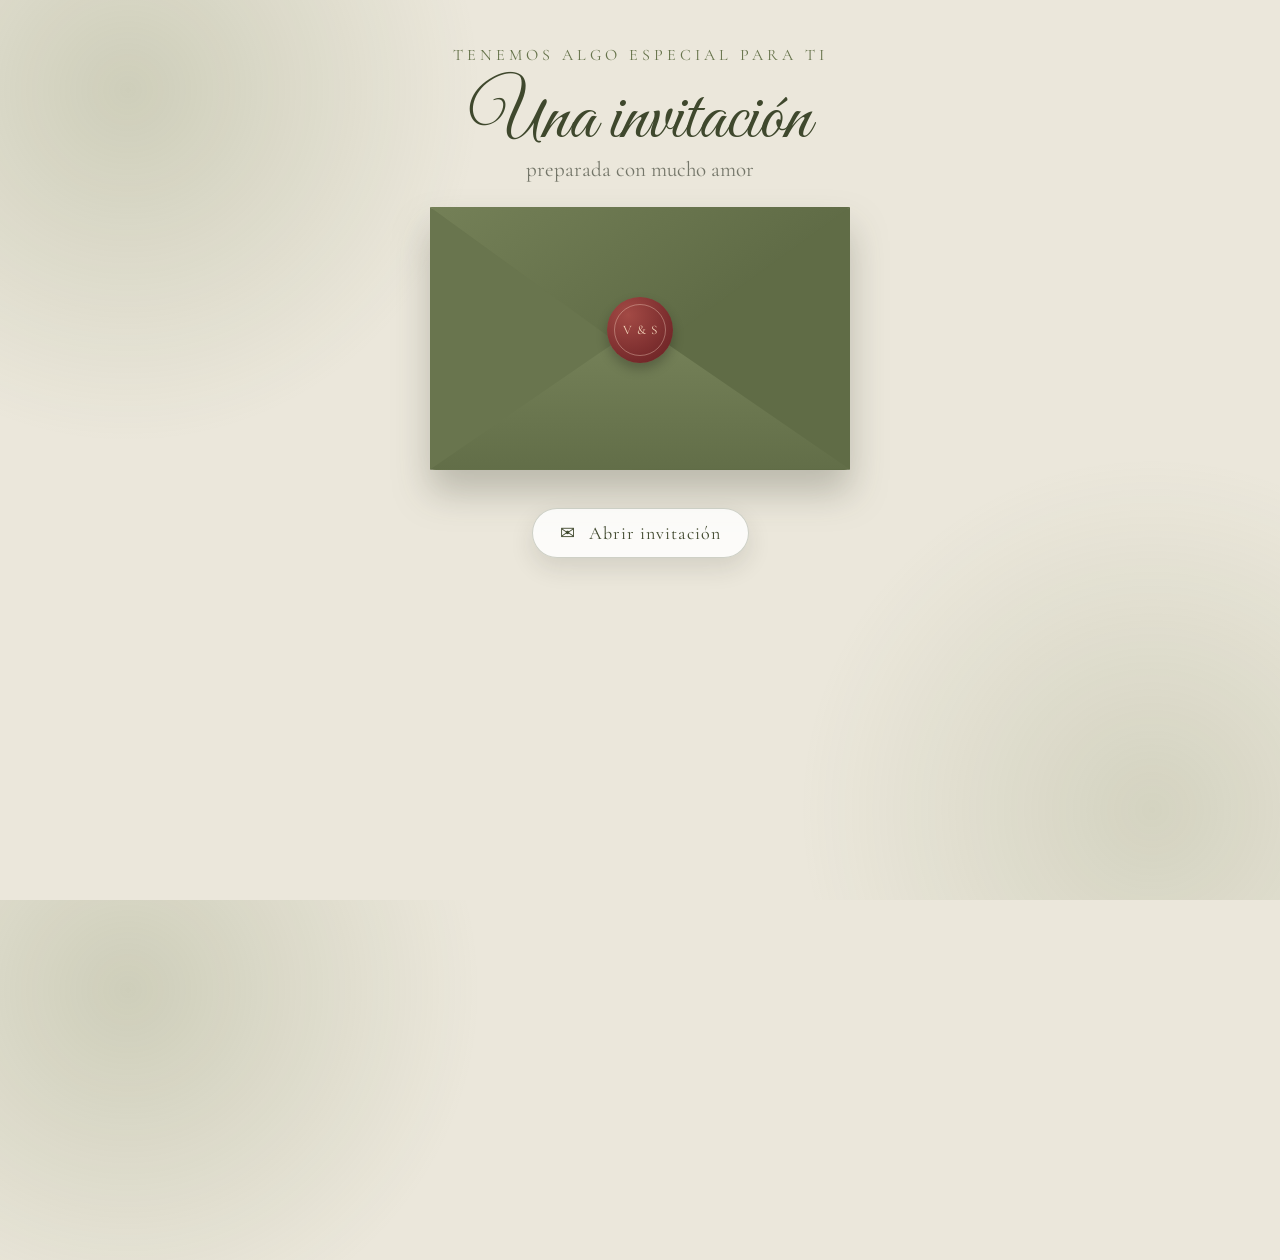
==== index.html @ 714167c2 "terminado" ====
<!DOCTYPE html>
<html lang="es">

<head>
    <meta charset="UTF-8">

    <meta
        name="viewport"
        content="width=device-width, initial-scale=1.0"
    >

    <title>Invitación de Boda</title>

    <link rel="preconnect" href="https://fonts.googleapis.com">
    <link rel="preconnect" href="https://fonts.gstatic.com" crossorigin>

    <link
        href="https://fonts.googleapis.com/css2?family=Cormorant+Garamond:wght@400;500;600&family=Great+Vibes&display=swap"
        rel="stylesheet"
    >

    <link rel="stylesheet" href="css/style.css">
</head>

<body>

    <main class="page">

        <section class="intro">

            <p class="intro-top">
                TENEMOS ALGO ESPECIAL PARA TI
            </p>

            <h1>
                Una invitación
            </h1>

            <p class="intro-bottom">
                preparada con mucho amor
            </p>

        </section>


        <section
            class="invitation-stage"
            id="invitationStage"
        >

            <div
                class="envelope-wrapper"
                id="envelopeWrapper"
            >

                <div class="envelope">

                    <!-- PARTE TRASERA DEL SOBRE -->

                    <div class="envelope-back"></div>


                    <!-- FLORES DETRÁS DE LA CARTA -->

                    <div class="flowers" aria-hidden="true">

                        <svg
                            viewBox="0 0 600 520"
                            xmlns="http://www.w3.org/2000/svg"
                        >

                            <!-- RAMAS IZQUIERDAS -->

                            <path
                                class="branch"
                                d="M280 500
                                   C190 420 135 315 70 110"
                            />

                            <path
                                class="branch thin"
                                d="M245 450
                                   C150 380 105 280 40 210"
                            />

                            <ellipse
                                class="leaf"
                                cx="205"
                                cy="390"
                                rx="15"
                                ry="38"
                                transform="rotate(-45 205 390)"
                            />

                            <ellipse
                                class="leaf light"
                                cx="165"
                                cy="345"
                                rx="13"
                                ry="34"
                                transform="rotate(-55 165 345)"
                            />

                            <ellipse
                                class="leaf"
                                cx="125"
                                cy="295"
                                rx="14"
                                ry="35"
                                transform="rotate(-45 125 295)"
                            />

                            <ellipse
                                class="leaf light"
                                cx="95"
                                cy="245"
                                rx="12"
                                ry="32"
                                transform="rotate(-35 95 245)"
                            />

                            <ellipse
                                class="leaf"
                                cx="75"
                                cy="185"
                                rx="13"
                                ry="33"
                                transform="rotate(-30 75 185)"
                            />


                            <!-- FLORES IZQUIERDA -->

                            <g
                                class="flower flower-big"
                                transform="translate(105 145)"
                            >

                                <circle class="petal" cx="0" cy="-23" r="22"/>
                                <circle class="petal" cx="22" cy="-7" r="22"/>
                                <circle class="petal" cx="14" cy="19" r="22"/>
                                <circle class="petal" cx="-14" cy="19" r="22"/>
                                <circle class="petal" cx="-22" cy="-7" r="22"/>

                                <circle
                                    class="flower-center"
                                    cx="0"
                                    cy="0"
                                    r="9"
                                />

                            </g>


                            <g
                                class="flower"
                                transform="translate(155 250)"
                            >

                                <circle class="petal" cx="0" cy="-16" r="15"/>
                                <circle class="petal" cx="15" cy="-5" r="15"/>
                                <circle class="petal" cx="10" cy="13" r="15"/>
                                <circle class="petal" cx="-10" cy="13" r="15"/>
                                <circle class="petal" cx="-15" cy="-5" r="15"/>

                                <circle
                                    class="flower-center"
                                    cx="0"
                                    cy="0"
                                    r="7"
                                />

                            </g>


                            <g
                                class="flower flower-small"
                                transform="translate(65 255)"
                            >

                                <circle class="petal" cx="0" cy="-12" r="11"/>
                                <circle class="petal" cx="11" cy="-4" r="11"/>
                                <circle class="petal" cx="7" cy="10" r="11"/>
                                <circle class="petal" cx="-7" cy="10" r="11"/>
                                <circle class="petal" cx="-11" cy="-4" r="11"/>

                                <circle
                                    class="flower-center"
                                    cx="0"
                                    cy="0"
                                    r="5"
                                />

                            </g>


                            <!-- RAMAS DERECHAS -->

                            <path
                                class="branch"
                                d="M320 500
                                   C410 420 465 315 530 110"
                            />

                            <path
                                class="branch thin"
                                d="M355 450
                                   C450 380 495 280 560 210"
                            />


                            <ellipse
                                class="leaf"
                                cx="395"
                                cy="390"
                                rx="15"
                                ry="38"
                                transform="rotate(45 395 390)"
                            />

                            <ellipse
                                class="leaf light"
                                cx="435"
                                cy="345"
                                rx="13"
                                ry="34"
                                transform="rotate(55 435 345)"
                            />

                            <ellipse
                                class="leaf"
                                cx="475"
                                cy="295"
                                rx="14"
                                ry="35"
                                transform="rotate(45 475 295)"
                            />

                            <ellipse
                                class="leaf light"
                                cx="505"
                                cy="245"
                                rx="12"
                                ry="32"
                                transform="rotate(35 505 245)"
                            />

                            <ellipse
                                class="leaf"
                                cx="525"
                                cy="185"
                                rx="13"
                                ry="33"
                                transform="rotate(30 525 185)"
                            />


                            <!-- FLORES DERECHA -->

                            <g
                                class="flower flower-big"
                                transform="translate(495 145)"
                            >

                                <circle class="petal" cx="0" cy="-23" r="22"/>
                                <circle class="petal" cx="22" cy="-7" r="22"/>
                                <circle class="petal" cx="14" cy="19" r="22"/>
                                <circle class="petal" cx="-14" cy="19" r="22"/>
                                <circle class="petal" cx="-22" cy="-7" r="22"/>

                                <circle
                                    class="flower-center"
                                    cx="0"
                                    cy="0"
                                    r="9"
                                />

                            </g>


                            <g
                                class="flower"
                                transform="translate(445 250)"
                            >

                                <circle class="petal" cx="0" cy="-16" r="15"/>
                                <circle class="petal" cx="15" cy="-5" r="15"/>
                                <circle class="petal" cx="10" cy="13" r="15"/>
                                <circle class="petal" cx="-10" cy="13" r="15"/>
                                <circle class="petal" cx="-15" cy="-5" r="15"/>

                                <circle
                                    class="flower-center"
                                    cx="0"
                                    cy="0"
                                    r="7"
                                />

                            </g>


                            <g
                                class="flower flower-small"
                                transform="translate(535 255)"
                            >

                                <circle class="petal" cx="0" cy="-12" r="11"/>
                                <circle class="petal" cx="11" cy="-4" r="11"/>
                                <circle class="petal" cx="7" cy="10" r="11"/>
                                <circle class="petal" cx="-7" cy="10" r="11"/>
                                <circle class="petal" cx="-11" cy="-4" r="11"/>

                                <circle
                                    class="flower-center"
                                    cx="0"
                                    cy="0"
                                    r="5"
                                />

                            </g>


                            <!-- FLORES SUPERIORES -->

                            <g
                                class="flower flower-small"
                                transform="translate(220 95)"
                            >

                                <circle class="petal" cx="0" cy="-12" r="11"/>
                                <circle class="petal" cx="11" cy="-4" r="11"/>
                                <circle class="petal" cx="7" cy="10" r="11"/>
                                <circle class="petal" cx="-7" cy="10" r="11"/>
                                <circle class="petal" cx="-11" cy="-4" r="11"/>

                                <circle
                                    class="flower-center"
                                    cx="0"
                                    cy="0"
                                    r="5"
                                />

                            </g>


                            <g
                                class="flower flower-small"
                                transform="translate(380 95)"
                            >

                                <circle class="petal" cx="0" cy="-12" r="11"/>
                                <circle class="petal" cx="11" cy="-4" r="11"/>
                                <circle class="petal" cx="7" cy="10" r="11"/>
                                <circle class="petal" cx="-7" cy="10" r="11"/>
                                <circle class="petal" cx="-11" cy="-4" r="11"/>

                                <circle
                                    class="flower-center"
                                    cx="0"
                                    cy="0"
                                    r="5"
                                />

                            </g>

                        </svg>

                    </div>


                    <!-- LUCIÉRNAGAS DETRÁS DE LA CARTA -->

                    <div class="fireflies" aria-hidden="true">

                        <span style="--x: 8%; --y: 18%; --delay: 0s;"></span>
                        <span style="--x: 18%; --y: 42%; --delay: 1.1s;"></span>
                        <span style="--x: 29%; --y: 11%; --delay: 2.3s;"></span>
                        <span style="--x: 38%; --y: 33%; --delay: .5s;"></span>
                        <span style="--x: 52%; --y: 15%; --delay: 1.8s;"></span>
                        <span style="--x: 63%; --y: 39%; --delay: .8s;"></span>
                        <span style="--x: 73%; --y: 10%; --delay: 2.7s;"></span>
                        <span style="--x: 84%; --y: 31%; --delay: 1.4s;"></span>
                        <span style="--x: 91%; --y: 52%; --delay: .3s;"></span>
                        <span style="--x: 12%; --y: 60%; --delay: 2s;"></span>
                        <span style="--x: 77%; --y: 65%; --delay: 3.2s;"></span>
                        <span style="--x: 47%; --y: 5%; --delay: 1s;"></span>

                    </div>


                    <!-- CARTA -->

                    <article class="letter">

                        <div class="letter-inner">

                            <p class="small-title">
                                CON MUCHA ALEGRÍA
                            </p>


                            <h2 class="names">

                                Jessica

                                <span>&</span>

                                José

                            </h2>


                            <p class="married">
                                NOS CASAMOS
                            </p>


                            <div class="separator">

                                <span></span>

                                <b>✦</b>

                                <span></span>

                            </div>


                            <p class="message">

                                Después de compartir tantos momentos juntos,
                                hemos decidido comenzar una nueva etapa
                                en nuestras vidas.

                            </p>


                            <p class="message">

                                Nos haría muy felices que formaras parte
                                de este día tan especial.

                            </p>


                            <!-- FECHA -->

                            <div class="date">

                                <span>
                                    VIERNES
                                </span>

                                <strong>
                                    25
                                </strong>

                                <span>
                                    SETIEMBRE
                                </span>

                            </div>


                            <p class="year">
                                2026
                            </p>


                            <!-- HORARIOS -->

                            <div class="ceremony-info">

                                <div>

                                    <span>
                                        CEREMONIA
                                    </span>

                                    <strong>
                                        2:00 P. M.
                                    </strong>

                                </div>

                            </div>


                            <!-- LUGAR -->

                            <div class="place">

                                <span>
                                    📍
                                </span>

                                <strong>
                                    OSITO EVENTOS
                                </strong>

                                <p>
                                    Jr. tupac Amaru c/ Chabuca Granda Mz. Lt 18 | Ref: Al frente de la cancha de voley ZONA 23
                                </p>

                            </div>


                            <!-- PADRINOS -->

                            <div class="godparents">

                                <div class="small-separator">

                                    <span></span>

                                    <b>
                                        ❦
                                    </b>

                                    <span></span>

                                </div>


                                <span class="godparents-title">
                                    CON LA BENDICIÓN DE NUESTROS PADRINOS
                                </span>


                                <strong>
                                    Juan Alberto Becerril Cardenas
                                </strong>


                                <span class="godparents-and">
                                    &
                                </span>


                                <strong>
                                    Yukio Orneta Cardenas
                                </strong>

                            </div>


                            <p class="final-text">

                                Será un honor compartir
                                este momento contigo.

                            </p>

                        </div>

                    </article>


                    <!-- TAPA -->

                    <div class="flap"></div>


                    <!-- FRENTE DEL SOBRE -->

                    <div class="front-left"></div>

                    <div class="front-right"></div>

                    <div class="front-bottom"></div>


                    <!-- SELLO -->

                    <div class="seal">

                        <span>
                            V & S
                        </span>

                    </div>

                </div>

            </div>


            <button
                id="openButton"
                class="open-button"
                type="button"
            >

                <span>
                    ✉
                </span>

                Abrir invitación

            </button>

        </section>

    </main>

    <button
        id="musicButton"
        class="music-button"
        type="button"
        aria-label="Pausar o reproducir música"
    >
        ♫
    </button>

    <audio id="backgroundMusic" loop preload="auto">
    <source src="Source/music/music.m4a" type="audio/mpeg">
    </audio>


    <script src="js/script.js"></script>



</body>

</html>
---- css/style.css ----
:root {

    --olive-dark: #3f482d;
    --olive: #66734b;
    --olive-medium: #7d8961;
    --olive-light: #9fa885;

    --paper: #fffdf7;

    --gold: #b4935c;

    --text: #3e4038;

}


* {

    margin: 0;
    padding: 0;

    box-sizing: border-box;

}


html,
body {

    width: 100%;
    min-height: 100%;

}


body {

    font-family:
        "Cormorant Garamond",
        serif;

    color:
        var(--text);

    background:

        radial-gradient(
            circle at 10% 10%,
            rgba(120, 132, 88, 0.25),
            transparent 25%
        ),

        radial-gradient(
            circle at 90% 90%,
            rgba(120, 132, 88, 0.2),
            transparent 25%
        ),

        #ebe7db;

    overflow-x:
        hidden;

}



/* ====================================
   PÁGINA
==================================== */

.page {

    width:
        100%;

    min-height:
        100vh;

    padding:
        45px 15px 80px;

}



/* ====================================
   INTRO
==================================== */

.intro {

    position:
        relative;

    z-index:
        30;

    max-height:
        190px;

    overflow:
        hidden;

    text-align:
        center;

    transition:

        opacity 0.7s ease,

        transform 0.7s ease,

        max-height 0.8s ease,

        margin 0.8s ease;

}


.intro-top {

    font-size:
        clamp(
            12px,
            2.8vw,
            16px
        );

    letter-spacing:
        4px;

    color:
        var(--olive);

}


.intro h1 {

    margin-top:
        7px;

    font-family:
        "Great Vibes",
        cursive;

    font-size:
        clamp(
            50px,
            9vw,
            76px
        );

    font-weight:
        normal;

    color:
        var(--olive-dark);

}


.intro-bottom {

    margin-top:
        -10px;

    font-size:
        clamp(
            17px,
            3vw,
            21px
        );

    color:
        #747669;

}


body.invitation-opened
.intro {

    opacity:
        0;

    transform:
        translateY(-25px);

    max-height:
        0;

    margin:
        0;

    pointer-events:
        none;

}



/* ====================================
   ESCENA
==================================== */

.invitation-stage {

    position:
        relative;

    width:
        100%;

    max-width:
        600px;

    min-height:
        390px;

    margin:
        25px auto 0;

    display:
        flex;

    flex-direction:
        column;

    align-items:
        center;

    transition:
        min-height 1.3s ease;

}


.invitation-stage.opened {

    min-height:
        930px;

}



/* ====================================
   CONTENEDOR SOBRE
==================================== */

.envelope-wrapper {

    position:
        relative;

    width:
        min(
            90vw,
            420px
        );

    aspect-ratio:
        1.6 / 1;

    perspective:
        1600px;

    transform-style:
        preserve-3d;

    transition:

        transform
        1.2s
        cubic-bezier(
            0.22,
            1,
            0.36,
            1
        );

}


.envelope-wrapper.opening {

    transform:
        translateY(240px);

}



/* ====================================
   SOBRE
==================================== */

.envelope {

    position:
        relative;

    width:
        100%;

    height:
        100%;

    transform-style:
        preserve-3d;

    filter:

        drop-shadow(
            0 22px 18px
            rgba(
                45,
                48,
                32,
                0.25
            )
        );

}



/* ====================================
   PARTE TRASERA
==================================== */

.envelope-back {

    position:
        absolute;

    inset:
        0;

    z-index:
        1;

    border-radius:
        6px;

    background:

        linear-gradient(
            145deg,
            #758157,
            #596540
        );

}



/* ====================================
   FLORES

   MUY IMPORTANTE:
   Carta abierta = z-index 12
   Flores = z-index 4
==================================== */

.flowers {

    position:
        absolute;

    z-index:
        4;

    width:
        155%;

    left:
        50%;

    top:
        0;

    transform:

        translate(
            -50%,
            150px
        )

        scale(0.35);

    transform-origin:
        center bottom;

    opacity:
        0;

    pointer-events:
        none;

    filter:

        drop-shadow(
            0 0 7px
            rgba(
                255,
                244,
                190,
                0.48
            )
        );

    transition:

        transform
        1.4s
        cubic-bezier(
            0.16,
            1,
            0.3,
            1
        ),

        opacity
        0.8s ease;

}


.envelope-wrapper.bloom
.flowers {

    opacity:
        1;

    transform:

        translate(
            -50%,
            -345px
        )

        scale(1);

}



/* ====================================
   SVG FLORES
==================================== */

.branch {

    fill:
        none;

    stroke:
        #606d44;

    stroke-width:
        5;

    stroke-linecap:
        round;

}


.branch.thin {

    stroke-width:
        3;

    opacity:
        0.7;

}


.leaf {

    fill:
        #66734b;

}


.leaf.light {

    fill:
        #89956b;

}


.flower {

    transform-box:
        fill-box;

    transform-origin:
        center;

    animation:

        flowerGlow
        3.5s
        ease-in-out
        infinite;

}


.flower:nth-of-type(even) {

    animation-delay:
        1.2s;

}


.petal {

    fill:
        #fffaf0;

    stroke:

        rgba(
            184,
            158,
            92,
            0.75
        );

    stroke-width:
        1;

    filter:

        drop-shadow(
            0 0 5px
            rgba(
                255,
                242,
                180,
                0.85
            )
        );

}


.flower-center {

    fill:
        #c4a65e;

    filter:

        drop-shadow(
            0 0 7px
            rgba(
                255,
                220,
                110,
                0.95
            )
        );

}


@keyframes flowerGlow {

    0%,
    100% {

        filter:
            brightness(1);

    }


    50% {

        filter:
            brightness(1.3);

    }

}



/* ====================================
   LUCIÉRNAGAS

   Carta = 12
   Luciérnagas = 5

   Por tanto quedan detrás.
==================================== */

.fireflies {

    position:
        absolute;

    z-index:
        5;

    left:
        -20%;

    top:
        -330px;

    width:
        140%;

    height:
        650px;

    opacity:
        0;

    pointer-events:
        none;

    transition:
        opacity 1s ease;

}


.envelope-wrapper.bloom
.fireflies {

    opacity:
        1;

}


.fireflies span {

    position:
        absolute;

    left:
        var(--x);

    top:
        var(--y);

    width:
        5px;

    height:
        5px;

    border-radius:
        50%;

    background:
        #fff1a6;

    box-shadow:

        0 0 5px #fff1a6,

        0 0 12px #ffe77c,

        0 0 24px
        rgba(
            255,
            225,
            80,
            0.9
        );

    animation:

        firefly
        4.5s
        ease-in-out
        infinite;

    animation-delay:
        var(--delay);

}


@keyframes firefly {

    0% {

        opacity:
            0;

        transform:

            translate(
                0,
                15px
            )

            scale(
                0.5
            );

    }


    20% {

        opacity:
            1;

    }


    50% {

        opacity:
            0.4;

        transform:

            translate(
                18px,
                -22px
            )

            scale(
                1.25
            );

    }


    75% {

        opacity:
            1;

    }


    100% {

        opacity:
            0;

        transform:

            translate(
                -10px,
                -48px
            )

            scale(
                0.6
            );

    }

}



/* ====================================
   CARTA
==================================== */

.letter {

    position:
        absolute;

    left:
        50%;

    top:
        8%;

    width:
        91%;

    min-height:
        625px;

    padding:
        10px;

    background:
        var(--paper);

    border-radius:
        3px;

    box-shadow:

        0 15px 35px
        rgba(
            30,
            32,
            25,
            0.20
        );

    transform:

        translate(
            -50%,
            120px
        )

        scale(
            0.82
        );

    transform-origin:
        center bottom;

    opacity:
        0;

    /*
        Inicialmente está dentro
        del sobre.
    */

    z-index:
        2;

    pointer-events:
        none;

    transition:

        transform
        1.45s
        cubic-bezier(
            0.16,
            1,
            0.3,
            1
        ),

        opacity
        0.45s ease;

}


.letter::before {

    content:
        "";

    position:
        absolute;

    inset:
        0;

    pointer-events:
        none;

    opacity:
        0.18;

    background-image:

        radial-gradient(
            rgba(
                70,
                70,
                50,
                0.18
            )
            0.6px,
            transparent 0.6px
        );

    background-size:
        7px 7px;

}


.letter-inner {

    position:
        relative;

    min-height:
        605px;

    padding:
        33px 24px;

    border:

        1px solid
        rgba(
            92,
            105,
            65,
            0.45
        );

    text-align:
        center;

}



/* CARTA ABIERTA */

.envelope-wrapper.show-letter
.letter {

    transform:

        translate(
            -50%,
            -320px
        )

        scale(1);

    opacity:
        1;

    /*
        Esta es la capa más importante.
        Flores y luciérnagas quedan detrás.
    */

    z-index:
        12;

}



/* ====================================
   TEXTO
==================================== */

.small-title {

    font-size:
        11px;

    letter-spacing:
        4px;

    color:
        var(--olive);

}


.names {

    margin-top:
        13px;

    font-family:
        "Great Vibes",
        cursive;

    font-size:
        clamp(
            42px,
            8vw,
            58px
        );

    font-weight:
        normal;

    line-height:
        0.93;

    color:
        var(--olive-dark);

}


.names span {

    display:
        block;

    margin:
        6px 0;

    font-family:
        "Cormorant Garamond",
        serif;

    font-size:
        24px;

    color:
        var(--gold);

}


.married {

    margin-top:
        14px;

    font-size:
        15px;

    letter-spacing:
        5px;

    color:
        var(--olive);

}



/* ====================================
   SEPARADOR
==================================== */

.separator {

    width:
        75%;

    margin:
        17px auto;

    display:
        flex;

    align-items:
        center;

    gap:
        10px;

}


.separator span {

    height:
        1px;

    flex:
        1;

    background:

        rgba(
            180,
            147,
            92,
            0.55
        );

}


.separator b {

    color:
        var(--gold);

    font-size:
        12px;

}



/* ====================================
   MENSAJE
==================================== */

.message {

    max-width:
        310px;

    margin:
        10px auto;

    font-size:
        16px;

    line-height:
        1.45;

    color:
        #55574d;

}



/* ====================================
   FECHA
==================================== */

.date {

    width:
        90%;

    margin:
        23px auto 0;

    display:
        grid;

    grid-template-columns:
        1fr auto 1fr;

    align-items:
        center;

    gap:
        16px;

}


.date span {

    padding:
        8px 4px;

    border-top:

        1px solid
        rgba(
            103,
            115,
            75,
            0.45
        );

    border-bottom:

        1px solid
        rgba(
            103,
            115,
            75,
            0.45
        );

    font-size:
        12px;

    letter-spacing:
        2px;

    color:
        var(--olive);

}


.date strong {

    font-family:
        "Great Vibes",
        cursive;

    font-size:
        47px;

    font-weight:
        normal;

    color:
        var(--olive-dark);

}


.year {

    margin-top:
        -6px;

    letter-spacing:
        5px;

    color:
        var(--olive);

}



/* ====================================
   HORARIOS
==================================== */

.ceremony-info {

    margin-top: 20px;

    display: flex;

    flex-direction: column;

    align-items: center;

    justify-content: center;

    text-align: center;

    gap: 3px;
}


.ceremony-info span {

    display: block;

    font-size: 10px;

    letter-spacing: 2px;

    color: #969c83;
}


.ceremony-info strong {

    display: block;

    margin-top: 3px;

    font-size: 16px;

    color: var(--olive-dark);
}

/* ====================================
   LUGAR
==================================== */

.place {

    margin-top:
        20px;

}


.place > span {

    display:
        block;

    margin-bottom:
        3px;

}


.place strong {

    display:
        block;

    font-size:
        18px;

    color:
        var(--olive-dark);

}


.place p {

    margin-top:
        2px;

    font-size:
        14px;

    color:
        #74776b;

}



/* ====================================
   PADRINOS
==================================== */

.godparents {

    margin-top:
        19px;

    display:
        flex;

    flex-direction:
        column;

    align-items:
        center;

}


.small-separator {

    width:
        60%;

    margin:
        0 auto 13px;

    display:
        flex;

    align-items:
        center;

    gap:
        8px;

}


.small-separator span {

    height:
        1px;

    flex:
        1;

    background:

        rgba(
            180,
            147,
            92,
            0.5
        );

}


.small-separator b {

    font-size:
        12px;

    color:
        var(--gold);

}


.godparents-title {

    margin-bottom:
        7px;

    font-size:
        9px;

    letter-spacing:
        1.8px;

    color:
        var(--olive-light);

}


.godparents strong {

    font-size:
        15px;

    color:
        var(--olive-dark);

}


.godparents-and {

    margin:
        -2px 0;

    font-family:
        "Great Vibes",
        cursive;

    font-size:
        21px;

    color:
        var(--gold);

}



/* ====================================
   MENSAJE FINAL
==================================== */

.final-text {

    margin-top:
        18px;

    font-family:
        "Great Vibes",
        cursive;

    font-size:
        23px;

    color:
        var(--olive);

}



/* ====================================
   TAPA 3D
==================================== */

.flap {

    position:
        absolute;

    z-index:
        8;

    left:
        0;

    top:
        0;

    width:
        100%;

    height:
        58%;

    background:

        linear-gradient(
            145deg,
            #748057,
            #56623e
        );

    clip-path:

        polygon(
            0 0,
            100% 0,
            50% 100%
        );

    transform-origin:
        top center;

    transform:
        rotateX(0deg);

    transition:

        transform
        1.1s
        cubic-bezier(
            0.4,
            0,
            0.2,
            1
        );

    backface-visibility:
        visible;

}


.envelope-wrapper.opening
.flap {

    transform:
        rotateX(180deg);

    z-index:
        0;

}



/* ====================================
   FRENTE DEL SOBRE
==================================== */

.front-left {

    position:
        absolute;

    z-index:
        6;

    left:
        0;

    bottom:
        0;

    width:
        52%;

    height:
        100%;

    background:
        #69754e;

    clip-path:

        polygon(
            0 0,
            100% 55%,
            100% 100%,
            0 100%
        );

}


.front-right {

    position:
        absolute;

    z-index:
        6;

    right:
        0;

    bottom:
        0;

    width:
        52%;

    height:
        100%;

    background:
        #606c46;

    clip-path:

        polygon(
            100% 0,
            0 55%,
            0 100%,
            100% 100%
        );

}


.front-bottom {

    position:
        absolute;

    z-index:
        7;

    left:
        0;

    bottom:
        0;

    width:
        100%;

    height:
        55%;

    background:

        linear-gradient(
            180deg,
            #77835a,
            #626e48
        );

    clip-path:

        polygon(
            0 100%,
            50% 0,
            100% 100%
        );

}



/* ====================================
   SELLO
==================================== */

.seal {

    position:
        absolute;

    z-index:
        15;

    left:
        50%;

    top:
        47%;

    width:
        66px;

    height:
        66px;

    transform:

        translate(
            -50%,
            -50%
        );

    display:
        flex;

    align-items:
        center;

    justify-content:
        center;

    border-radius:
        50%;

    background:

        radial-gradient(
            circle at 32% 27%,
            #a34a45,
            #782b2c 68%,
            #672122
        );

    box-shadow:

        0 6px 12px
        rgba(
            0,
            0,
            0,
            0.24
        );

    transition:

        opacity
        0.45s ease,

        transform
        0.55s ease;

}


.seal::before {

    content:
        "";

    position:
        absolute;

    inset:
        7px;

    border-radius:
        50%;

    border:

        1px solid
        rgba(
            255,
            230,
            210,
            0.35
        );

}


.seal span {

    color:
        #f5d7bd;

    font-size:
        13px;

    letter-spacing:
        1px;

}


.envelope-wrapper.opening
.seal {

    opacity:
        0;

    transform:

        translate(
            -50%,
            -50%
        )

        scale(
            0.2
        );

}



/* ====================================
   BOTÓN
==================================== */

.open-button {

    position:
        relative;

    z-index:
        40;

    margin-top:
        38px;

    min-height:
        50px;

    padding:
        12px 27px;

    border:

        1px solid
        rgba(
            70,
            80,
            50,
            0.25
        );

    border-radius:
        40px;

    background:

        rgba(
            255,
            255,
            255,
            0.82
        );

    color:
        var(--olive-dark);

    font-family:
        "Cormorant Garamond",
        serif;

    font-size:
        18px;

    letter-spacing:
        1px;

    cursor:
        pointer;

    box-shadow:

        0 10px 24px
        rgba(
            40,
            45,
            30,
            0.12
        );

    transition:

        opacity
        0.5s ease,

        transform
        0.3s ease;

}


.open-button span {

    margin-right:
        8px;

}


.open-button:hover {

    transform:
        translateY(-2px);

}


.invitation-stage.opened
.open-button {

    opacity:
        0;

    pointer-events:
        none;

}

/* ==========================
   BOTÓN DE MÚSICA
========================== */

.music-button {

    position: fixed;

    right: 18px;
    bottom: 18px;

    width: 48px;
    height: 48px;

    display: none;

    align-items: center;
    justify-content: center;

    border: none;

    border-radius: 50%;

    background: var(--olive-dark);

    color: #ffffff;

    font-size: 21px;

    cursor: pointer;

    z-index: 100;

    box-shadow:
        0 8px 22px
        rgba(0, 0, 0, 0.22);

    transition:
        transform 0.3s ease,
        opacity 0.3s ease;
}


.music-button:hover {

    transform:
        scale(1.08);

}


.music-button.active {

    animation:
        musicPulse
        2s
        ease-in-out
        infinite;

}


@keyframes musicPulse {

    0%,
    100% {

        box-shadow:
            0 8px 22px
            rgba(0, 0, 0, 0.22);

    }

    50% {

        box-shadow:
            0 8px 28px
            rgba(180, 147, 92, 0.55);

    }

}



/* ====================================
   CELULARES
==================================== */

@media screen and
(max-width: 520px) {

    .page {

        padding:
            35px 10px 70px;

    }


    .intro-top {

        letter-spacing:
            2.5px;

    }


    .invitation-stage {

        margin-top:
            20px;

    }


    .invitation-stage.opened {

        min-height:
            890px;

    }


    .envelope-wrapper {

        width:

            min(
                92vw,
                360px
            );

    }


    .envelope-wrapper.opening {

        transform:
            translateY(180px);

    }


    .letter {

        width:
            94%;

        min-height:
            610px;

    }


    .letter-inner {

        min-height:
            590px;

        padding:
            27px 16px;

    }


    .envelope-wrapper.show-letter
    .letter {

        transform:

            translate(
                -50%,
                -240px
            )

            scale(1);

    }


    .flowers {

        width:
            170%;

    }


    .envelope-wrapper.bloom
    .flowers {

        transform:

            translate(
                -50%,
                -325px
            )

            scale(1);

    }


    .fireflies {

        left:
            -18%;

        top:
            -305px;

        width:
            136%;

        height:
            590px;

    }


    .message {

        font-size:
            15px;

    }


    .date {

        width:
            100%;

        gap:
            8px;

    }


    .date strong {

        font-size:
            42px;

    }


    .date span {

        font-size:
            10px;

    }


    .information {

        gap:
            8px;

    }


    .information strong {

        font-size:
            14px;

    }


    .godparents-title {

        font-size:
            8px;

        letter-spacing:
            1.4px;

    }

}



/* ====================================
   CELULARES PEQUEÑOS
==================================== */

@media screen and
(max-width: 350px) {

    .names {

        font-size:
            39px;

    }


    .letter-inner {

        padding:
            24px 12px;

    }


    .message {

        font-size:
            14px;

    }


    .final-text {

        font-size:
            21px;

    }

}
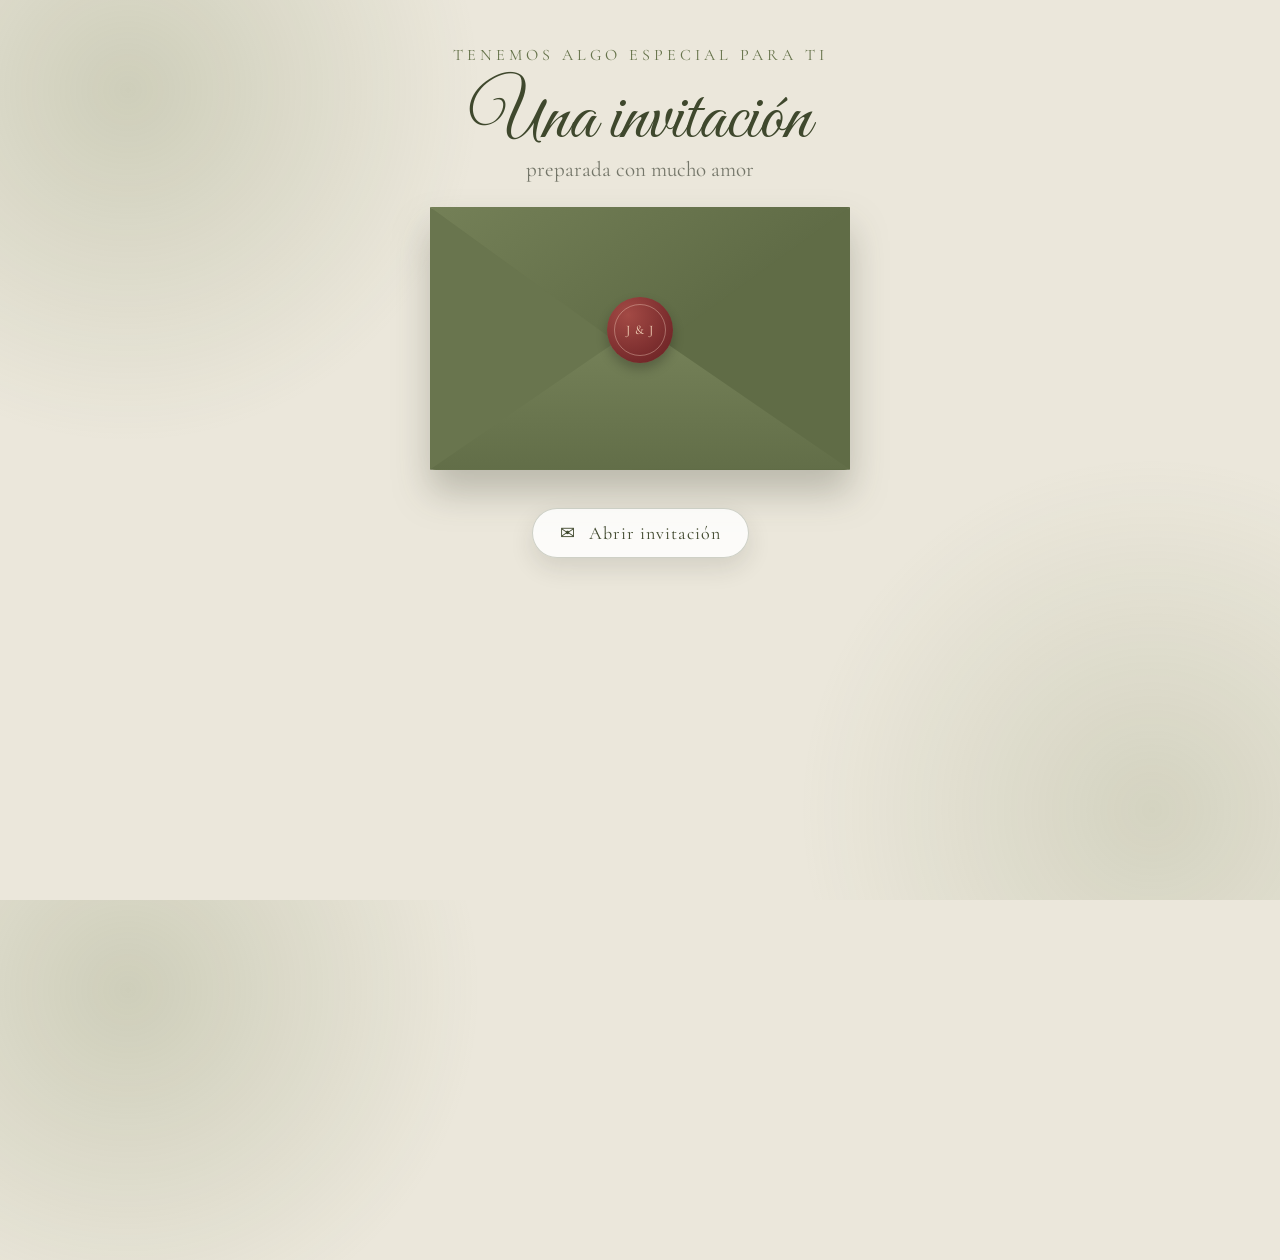
==== commit 38954271: "error musica" ====
--- a/index.html
+++ b/index.html
@@ -575,7 +575,7 @@
                     <div class="seal">
 
                         <span>
-                            V & S
+                            J & J
                         </span>
 
                     </div>
@@ -612,9 +612,14 @@
         ♫
     </button>
 
-    <audio id="backgroundMusic" loop preload="auto">
+<audio
+    id="backgroundMusic"
+    loop
+    preload="auto"
+    playsinline
+>
     <source src="Source/music/music.m4a" type="audio/mpeg">
-    </audio>
+</audio>
 
 
     <script src="js/script.js"></script>
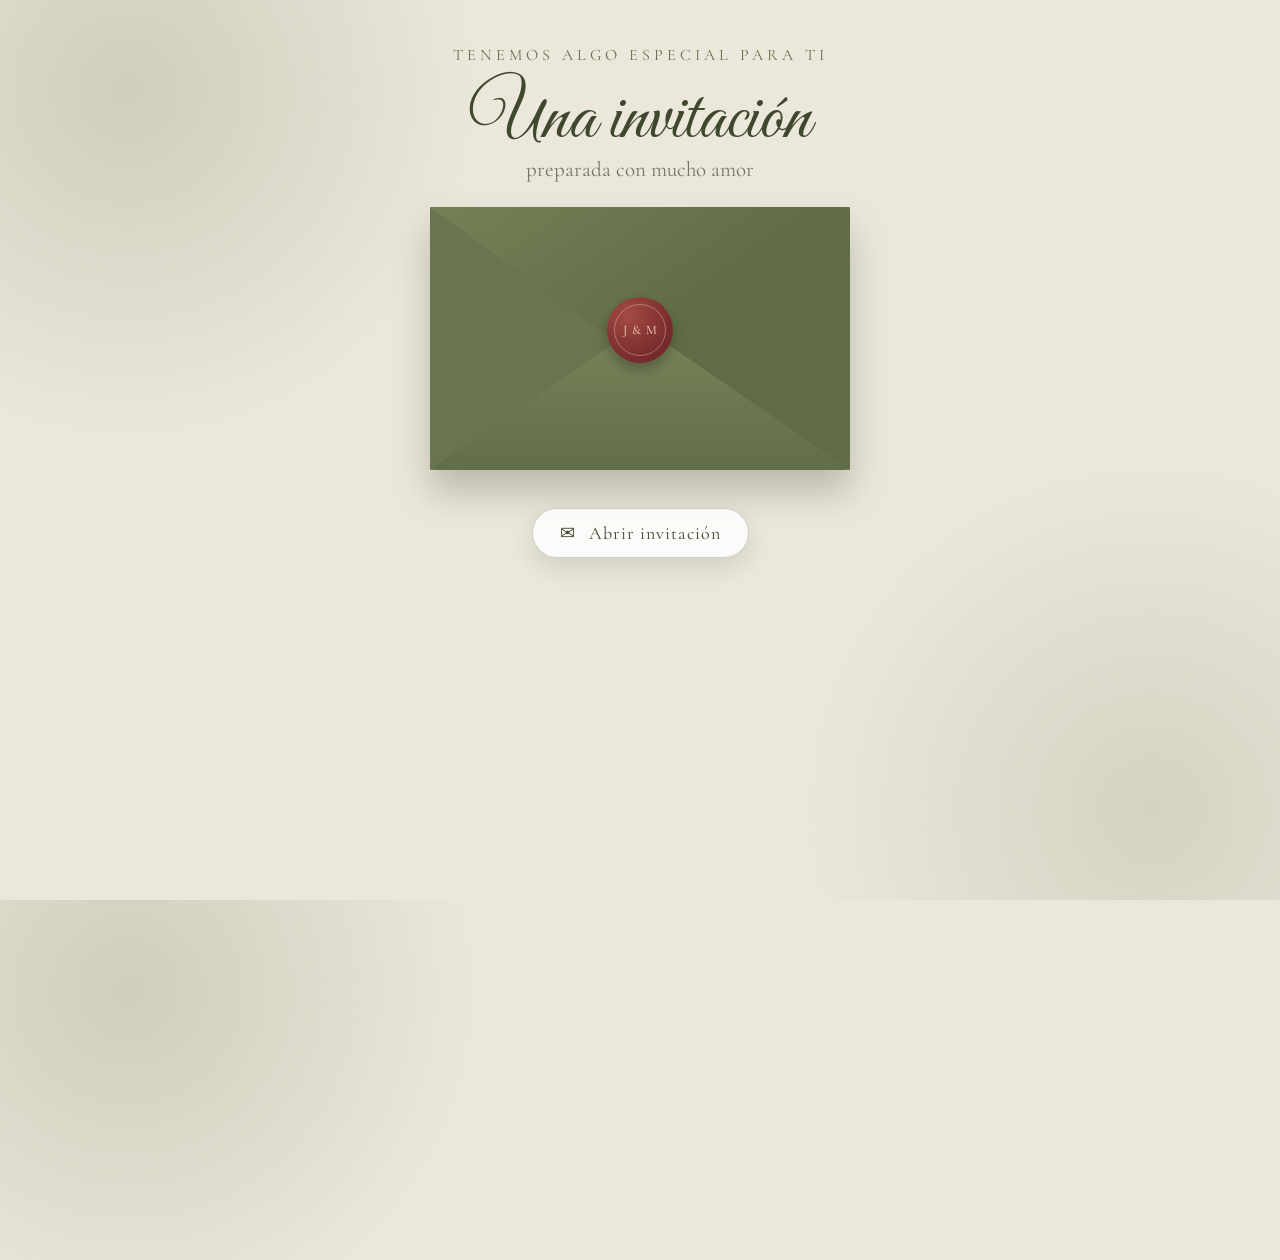
==== commit 9704c887: "cambio nombres" ====
--- a/index.html
+++ b/index.html
@@ -401,11 +401,11 @@
 
                             <h2 class="names">
 
-                                Jessica
+                                José
 
                                 <span>&</span>
 
-                                José
+                                Mabel
 
                             </h2>
 
@@ -575,7 +575,7 @@
                     <div class="seal">
 
                         <span>
-                            J & J
+                            J & M 
                         </span>
 
                     </div>
@@ -618,7 +618,7 @@
     preload="auto"
     playsinline
 >
-    <source src="Source/music/music.m4a" type="audio/mpeg">
+    <source src="Source/music/music.mp3" type="audio/mpeg">
 </audio>
 
 
